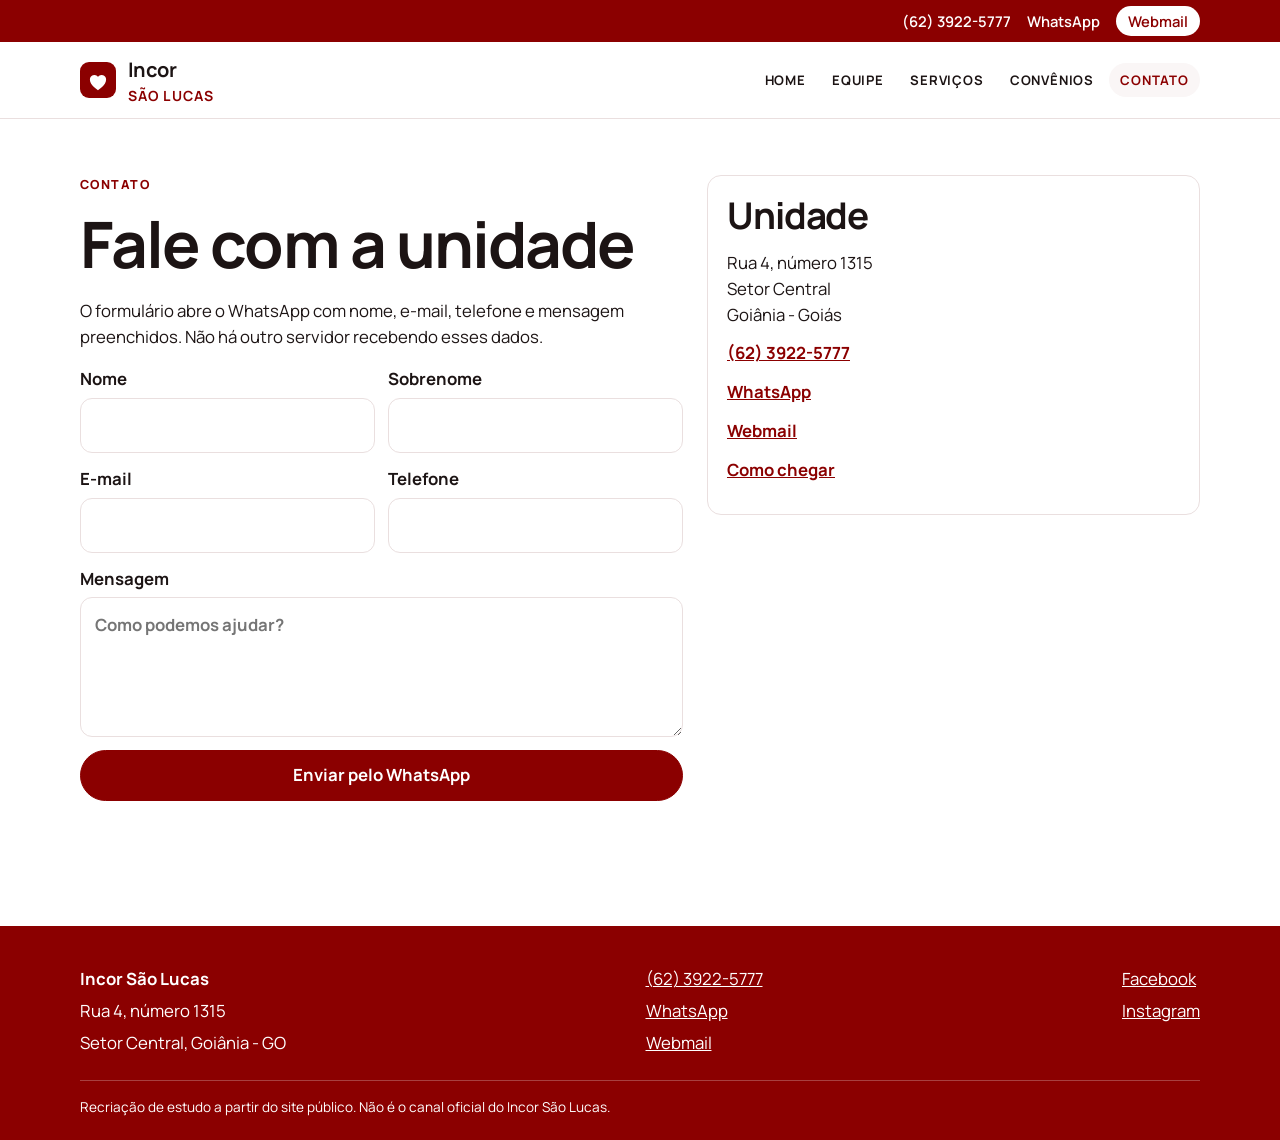
==== site/contato.html @ e75799ec "Recria o site com a identidade do Incor São Lucas Home, equipe, serviços, convênios e contato passam" ====
<!DOCTYPE html>
<html lang="pt-BR">
<head>
  <meta charset="utf-8">
  <meta name="viewport" content="width=device-width, initial-scale=1">
  <title>Contato | Incor São Lucas</title>
  <meta name="description" content="Telefone, WhatsApp, webmail e endereço do Incor São Lucas em Goiânia.">
  <meta name="theme-color" content="#8B0000">
  <link rel="icon" href="favicon.svg" type="image/svg+xml">
  <link rel="preconnect" href="https://fonts.googleapis.com">
  <link rel="preconnect" href="https://fonts.gstatic.com" crossorigin>
  <link href="https://fonts.googleapis.com/css2?family=Manrope:wght@400;600;700;800&display=swap" rel="stylesheet">
  <link rel="stylesheet" href="css/styles.css">
</head>
<body>
  <a class="skip" href="#conteudo">Ir para o conteúdo</a>
  <div class="top">
    <div class="utility">
      <div class="wrap utility__inner">
        <a href="tel:+556239225777">(62) 3922-5777</a>
        <a href="https://wa.me/556239225777" target="_blank" rel="noopener">WhatsApp</a>
        <a class="pill" href="http://webmail.incorsaolucas.com.br/" target="_blank" rel="noopener">Webmail</a>
      </div>
    </div>
    <header class="site-header">
      <div class="wrap header__inner">
        <a class="brand" href="index.html">
          <svg width="36" height="36" viewBox="0 0 32 32" aria-hidden="true"><rect width="32" height="32" rx="8" fill="#8B0000"/><path fill="#fff" d="M16 25s-7.2-4.4-7.2-9.2A4.1 4.1 0 0 1 16 13a4.1 4.1 0 0 1 7.2 2.8C23.2 20.6 16 25 16 25z"/></svg>
          <span><strong>Incor</strong><small>São Lucas</small></span>
        </a>
        <button class="nav-toggle" type="button" aria-expanded="false" aria-controls="menu">Menu</button>
        <nav id="menu" class="menu" aria-label="Principal">
          <a href="index.html">Home</a>
          <a href="equipe.html">Equipe</a>
          <a href="servicos.html">Serviços</a>
          <a href="convenios.html">Convênios</a>
          <a href="contato.html" aria-current="page">Contato</a>
        </nav>
      </div>
    </header>
  </div>
  <main id="conteudo" class="section">
    <div class="wrap contact-grid">
      <div>
        <p class="kicker">Contato</p>
        <h1>Fale com a unidade</h1>
        <p>O formulário abre o WhatsApp com nome, e-mail, telefone e mensagem preenchidos. Não há outro servidor recebendo esses dados.</p>
        <form id="contato-form" class="form">
          <div class="form__row">
            <label>Nome <input name="nome" required autocomplete="given-name"></label>
            <label>Sobrenome <input name="sobrenome" required autocomplete="family-name"></label>
          </div>
          <div class="form__row">
            <label>E-mail <input name="email" type="email" required autocomplete="email"></label>
            <label>Telefone <input name="telefone" type="tel" required autocomplete="tel"></label>
          </div>
          <label>Mensagem <textarea name="mensagem" required placeholder="Como podemos ajudar?"></textarea></label>
          <button class="button" type="submit">Enviar pelo WhatsApp</button>
          <p id="form-status" role="status"></p>
        </form>
      </div>
      <aside class="panel" id="unidade">
        <h2>Unidade</h2>
        <p>Rua 4, número 1315<br>Setor Central<br>Goiânia - Goiás</p>
        <p><a href="tel:+556239225777">(62) 3922-5777</a></p>
        <p><a href="https://wa.me/556239225777" target="_blank" rel="noopener">WhatsApp</a></p>
        <p><a href="http://webmail.incorsaolucas.com.br/" target="_blank" rel="noopener">Webmail</a></p>
        <p><a href="https://www.google.com/maps/search/?api=1&amp;query=Rua%204%2C%201315%2C%20Setor%20Central%2C%20Goi%C3%A2nia" target="_blank" rel="noopener">Como chegar</a></p>
      </aside>
    </div>
  </main>
  <footer class="site-footer">
    <div class="wrap footer__grid">
      <div>
        <strong>Incor São Lucas</strong>
        <span>Rua 4, número 1315</span>
        <span>Setor Central, Goiânia - GO</span>
      </div>
      <div>
        <a href="tel:+556239225777">(62) 3922-5777</a>
        <a href="https://wa.me/556239225777" target="_blank" rel="noopener">WhatsApp</a>
        <a href="http://webmail.incorsaolucas.com.br/" target="_blank" rel="noopener">Webmail</a>
      </div>
      <div>
        <a href="http://www.facebook.com/incorsl" target="_blank" rel="noopener">Facebook</a>
        <a href="https://instagram.com/incorsaolucas" target="_blank" rel="noopener">Instagram</a>
      </div>
    </div>
    <p class="legal">Recriação de estudo a partir do site público. Não é o canal oficial do Incor São Lucas.</p>
  </footer>
  <script src="js/site.js"></script>
</body>
</html>
---- site/css/styles.css ----
:root {
  --brand: #8b0000;
  --brand-dark: #5e0000;
  --ink: #1c1414;
  --muted: #5e5656;
  --line: #eadfdf;
  --soft: #faf6f6;
  --white: #fff;
  --shadow: 0 16px 40px rgba(28, 20, 20, 0.08);
  --radius: 14px;
  --wrap: 1120px;
  --font: "Manrope", "Segoe UI", sans-serif;
}

* { box-sizing: border-box; }
[hidden] { display: none !important; }

html { scroll-behavior: smooth; }

body {
  margin: 0;
  color: var(--ink);
  background: var(--white);
  font-family: var(--font);
  font-size: 1.05rem;
  line-height: 1.55;
}

a { color: inherit; }
img { max-width: 100%; }

.skip {
  position: absolute;
  left: 1rem;
  top: -4rem;
  background: var(--brand);
  color: var(--white);
  padding: 0.6rem 0.9rem;
  z-index: 40;
}
.skip:focus { top: 0.6rem; }

.wrap {
  width: min(var(--wrap), calc(100% - 2rem));
  margin-inline: auto;
}

.top {
  position: sticky;
  top: 0;
  z-index: 20;
  background: var(--white);
  border-bottom: 1px solid var(--line);
}

.utility {
  background: var(--brand);
  color: var(--white);
}

.utility__inner,
.header__inner,
.footer__grid {
  display: flex;
  align-items: center;
  gap: 1rem;
}

.utility__inner {
  min-height: 42px;
  justify-content: flex-end;
  font-size: 0.92rem;
  font-weight: 600;
}

.utility a { color: var(--white); text-decoration: none; }
.utility a:hover { text-decoration: underline; }

.pill {
  display: inline-flex;
  align-items: center;
  border-radius: 999px;
  background: var(--white);
  color: var(--brand) !important;
  padding: 0.2rem 0.75rem;
  text-decoration: none !important;
}

.header__inner { min-height: 76px; justify-content: space-between; }

.brand {
  display: flex;
  align-items: center;
  gap: 0.75rem;
  text-decoration: none;
}

.brand svg { display: block; }
.brand strong { display: block; font-size: 1.25rem; letter-spacing: -0.03em; }
.brand small { display: block; color: var(--brand); font-weight: 700; letter-spacing: 0.08em; text-transform: uppercase; }

.nav-toggle {
  display: none;
  border: 1px solid var(--line);
  background: var(--white);
  border-radius: 999px;
  padding: 0.45rem 0.8rem;
  font: inherit;
  font-weight: 700;
}

.menu {
  display: flex;
  gap: 0.25rem;
}

.menu a {
  text-decoration: none;
  font-size: 0.82rem;
  font-weight: 700;
  letter-spacing: 0.06em;
  text-transform: uppercase;
  padding: 0.45rem 0.7rem;
  border-radius: 999px;
}

.menu a:hover,
.menu a[aria-current="page"] {
  background: var(--soft);
  color: var(--brand);
}

.hero {
  display: grid;
  grid-template-columns: 1.2fr 0.8fr;
  gap: 2rem;
  padding: 4.5rem 0 3rem;
  align-items: end;
}

.kicker {
  margin: 0 0 0.8rem;
  color: var(--brand);
  font-weight: 800;
  letter-spacing: 0.12em;
  text-transform: uppercase;
  font-size: 0.78rem;
}

h1, h2, h3 { line-height: 1.15; letter-spacing: -0.03em; }
h1 { margin: 0; font-size: clamp(2.4rem, 5vw, 4.4rem); }
h2 { margin: 0 0 0.8rem; font-size: clamp(1.7rem, 3vw, 2.3rem); }

.lede { font-size: 1.2rem; max-width: 38rem; color: var(--muted); }

.actions { display: flex; flex-wrap: wrap; gap: 0.75rem; margin-top: 1.5rem; }

.button {
  display: inline-flex;
  align-items: center;
  justify-content: center;
  min-height: 48px;
  padding: 0.7rem 1.1rem;
  border-radius: 999px;
  border: 1px solid var(--brand);
  background: var(--brand);
  color: var(--white);
  text-decoration: none;
  font-weight: 700;
  cursor: pointer;
  font: inherit;
  font-weight: 700;
}

.button:hover { background: var(--brand-dark); }
.button.secondary { background: var(--white); color: var(--brand); }
.button.secondary:hover { background: var(--soft); }

.routes {
  display: grid;
  gap: 0.75rem;
}

.route {
  display: grid;
  gap: 0.15rem;
  padding: 1rem 1.1rem;
  border: 1px solid var(--line);
  border-radius: var(--radius);
  text-decoration: none;
  background: var(--soft);
}

.route:hover { border-color: var(--brand); background: var(--white); box-shadow: var(--shadow); }
.route span { color: var(--brand); font-size: 0.78rem; font-weight: 800; letter-spacing: 0.08em; text-transform: uppercase; }
.route strong { font-size: 1.15rem; }

.section { padding: 3.5rem 0; }
.section.alt { background: var(--soft); }
.section__head { max-width: 40rem; margin-bottom: 1.5rem; }
.section__head p { color: var(--muted); }

.cards, .people, .plans {
  display: grid;
  gap: 0.9rem;
}

.cards { grid-template-columns: repeat(3, 1fr); }
.people { grid-template-columns: repeat(2, 1fr); }
.plans { grid-template-columns: repeat(3, 1fr); }

.card, .person, .plan, .quote, .panel {
  border: 1px solid var(--line);
  border-radius: var(--radius);
  background: var(--white);
  padding: 1.15rem 1.2rem;
}

.card { text-decoration: none; display: block; }
.card:hover, .person:hover { border-color: var(--brand); }
.card h3, .person h2, .service h2 { margin: 0 0 0.35rem; font-size: 1.2rem; }
.card p, .person p, .service li { color: var(--muted); }

.rule {
  width: 3rem;
  height: 4px;
  background: var(--brand);
  border: 0;
  margin: 0 0 1rem;
}

.search {
  display: flex;
  gap: 0.75rem;
  align-items: center;
  margin: 0 0 1rem;
}

.search input { flex: 1; }
.search input, .form input, .form textarea {
  width: 100%;
  border: 1px solid var(--line);
  border-radius: 12px;
  padding: 0.85rem 0.9rem;
  font: inherit;
  color: var(--ink);
  background: var(--white);
}

.search input:focus, .form input:focus, .form textarea:focus {
  outline: 3px solid rgba(139, 0, 0, 0.25);
  border-color: var(--brand);
}

.crm { margin: 0; font-weight: 800; color: var(--brand) !important; }
.person ul { margin: 0.7rem 0 0; padding-left: 1.1rem; }

.service { scroll-margin-top: 8rem; padding: 1.4rem 0; border-top: 1px solid var(--line); }
.service ul { margin: 0.4rem 0 0; padding-left: 1.1rem; }

.quote {
  background: var(--brand);
  color: var(--white);
  font-size: 1.35rem;
  line-height: 1.35;
}
.quote p { margin: 0; }

.form { display: grid; gap: 0.8rem; }
.form__row { display: grid; grid-template-columns: 1fr 1fr; gap: 0.8rem; }
.form label { display: grid; gap: 0.35rem; font-weight: 700; }
.form textarea { min-height: 140px; resize: vertical; }
#form-status { min-height: 1.4em; color: var(--brand); font-weight: 700; }

.contact-grid, .split {
  display: grid;
  grid-template-columns: 1.1fr 0.9fr;
  gap: 1.5rem;
  align-items: start;
}

.panel a { color: var(--brand); font-weight: 700; }
.panel p { margin: 0 0 0.8rem; }

.site-footer {
  background: var(--brand);
  color: var(--white);
  padding: 2.5rem 0 1.4rem;
}

.site-footer a { color: var(--white); }
.footer__grid { align-items: flex-start; justify-content: space-between; }
.footer__grid div { display: grid; gap: 0.35rem; }
.legal {
  width: min(var(--wrap), calc(100% - 2rem));
  margin: 1.5rem auto 0;
  padding-top: 1rem;
  border-top: 1px solid rgba(255, 255, 255, 0.25);
  font-size: 0.85rem;
}

.empty { color: var(--muted); }

@media (max-width: 900px) {
  .hero, .cards, .contact-grid, .split { grid-template-columns: 1fr; }
  .people, .plans { grid-template-columns: 1fr 1fr; }
}

@media (max-width: 720px) {
  .nav-toggle { display: inline-flex; }
  .menu {
    display: none;
    position: absolute;
    left: 0;
    right: 0;
    top: 100%;
    background: var(--white);
    border-bottom: 1px solid var(--line);
    padding: 0.6rem 1rem 1rem;
    grid-template-columns: 1fr;
  }
  .menu.is-open { display: grid; }
  .header__inner { position: static; }
  .top { position: sticky; }
  .site-header { position: relative; }
  .people, .plans, .form__row, .footer__grid { grid-template-columns: 1fr; }
  .utility__inner { justify-content: space-between; }
}
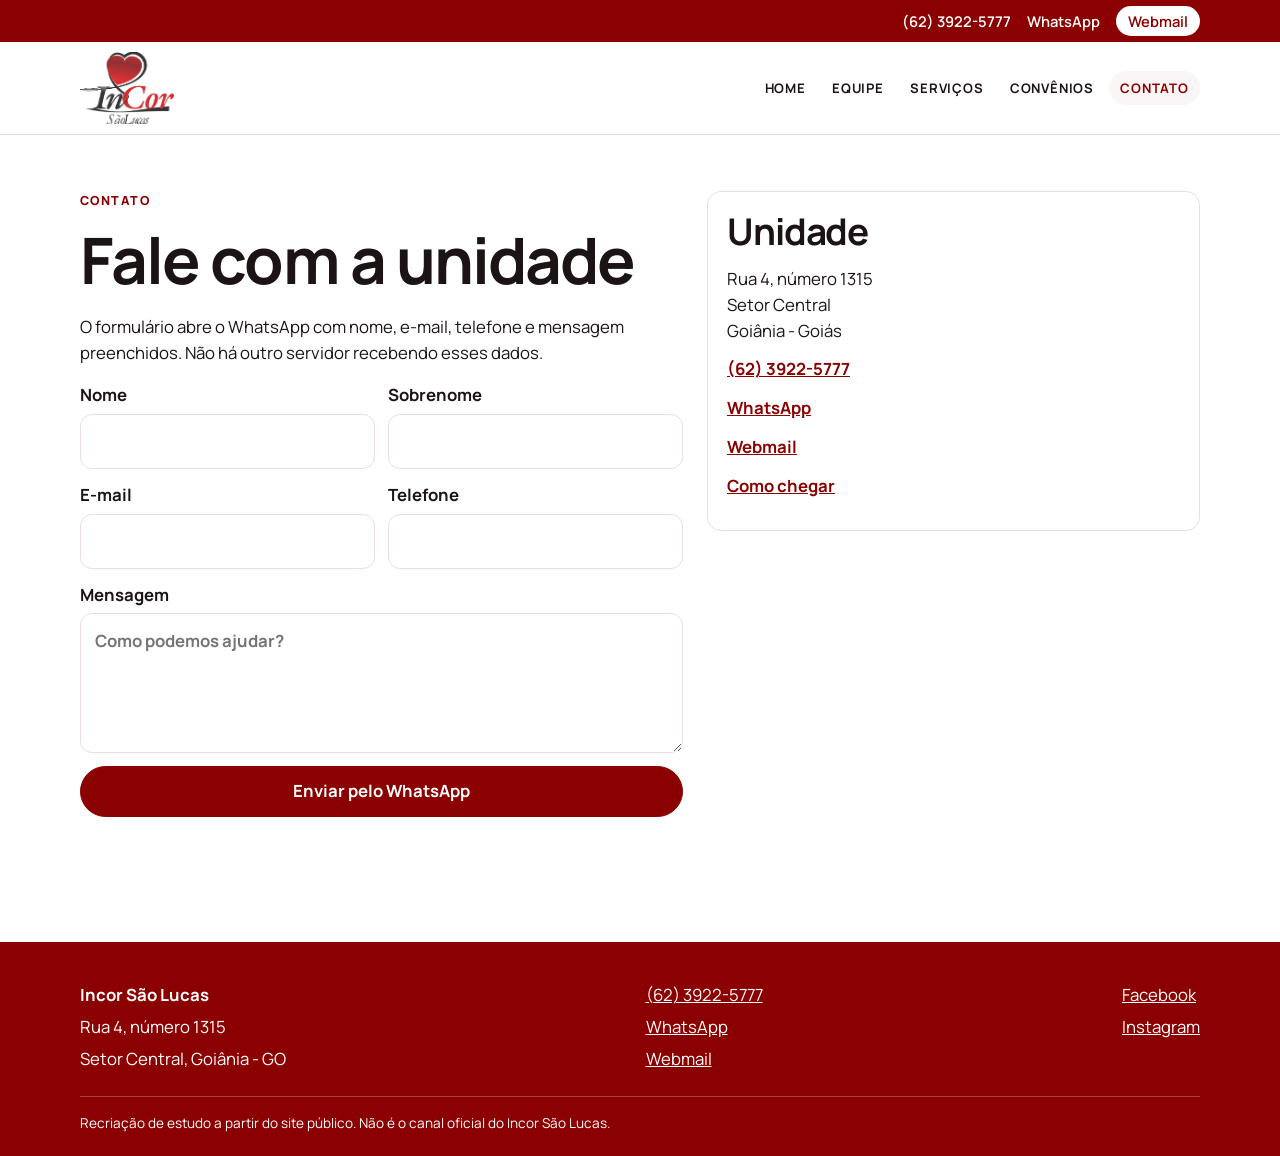
==== commit 65d48540: "Usa a logo do Incor São Lucas no cabeçalho O desenho enviado substitui a marca geométrica nas página" ====
--- a/site/contato.html
+++ b/site/contato.html
@@ -6,7 +6,7 @@
   <title>Contato | Incor São Lucas</title>
   <meta name="description" content="Telefone, WhatsApp, webmail e endereço do Incor São Lucas em Goiânia.">
   <meta name="theme-color" content="#8B0000">
-  <link rel="icon" href="favicon.svg" type="image/svg+xml">
+  <link rel="icon" href="img/favicon.png" type="image/svg+xml">
   <link rel="preconnect" href="https://fonts.googleapis.com">
   <link rel="preconnect" href="https://fonts.gstatic.com" crossorigin>
   <link href="https://fonts.googleapis.com/css2?family=Manrope:wght@400;600;700;800&display=swap" rel="stylesheet">
@@ -25,8 +25,7 @@
     <header class="site-header">
       <div class="wrap header__inner">
         <a class="brand" href="index.html">
-          <svg width="36" height="36" viewBox="0 0 32 32" aria-hidden="true"><rect width="32" height="32" rx="8" fill="#8B0000"/><path fill="#fff" d="M16 25s-7.2-4.4-7.2-9.2A4.1 4.1 0 0 1 16 13a4.1 4.1 0 0 1 7.2 2.8C23.2 20.6 16 25 16 25z"/></svg>
-          <span><strong>Incor</strong><small>São Lucas</small></span>
+          <img src="img/logo.png" alt="Incor São Lucas" width="203" height="155">
         </a>
         <button class="nav-toggle" type="button" aria-expanded="false" aria-controls="menu">Menu</button>
         <nav id="menu" class="menu" aria-label="Principal">
--- a/site/css/styles.css
+++ b/site/css/styles.css
@@ -86,18 +86,15 @@
   text-decoration: none !important;
 }
 
-.header__inner { min-height: 76px; justify-content: space-between; }
+.header__inner { min-height: 92px; justify-content: space-between; }
 
 .brand {
   display: flex;
   align-items: center;
-  gap: 0.75rem;
   text-decoration: none;
 }
 
-.brand svg { display: block; }
-.brand strong { display: block; font-size: 1.25rem; letter-spacing: -0.03em; }
-.brand small { display: block; color: var(--brand); font-weight: 700; letter-spacing: 0.08em; text-transform: uppercase; }
+.brand img { display: block; height: 72px; width: auto; }
 
 .nav-toggle {
   display: none;
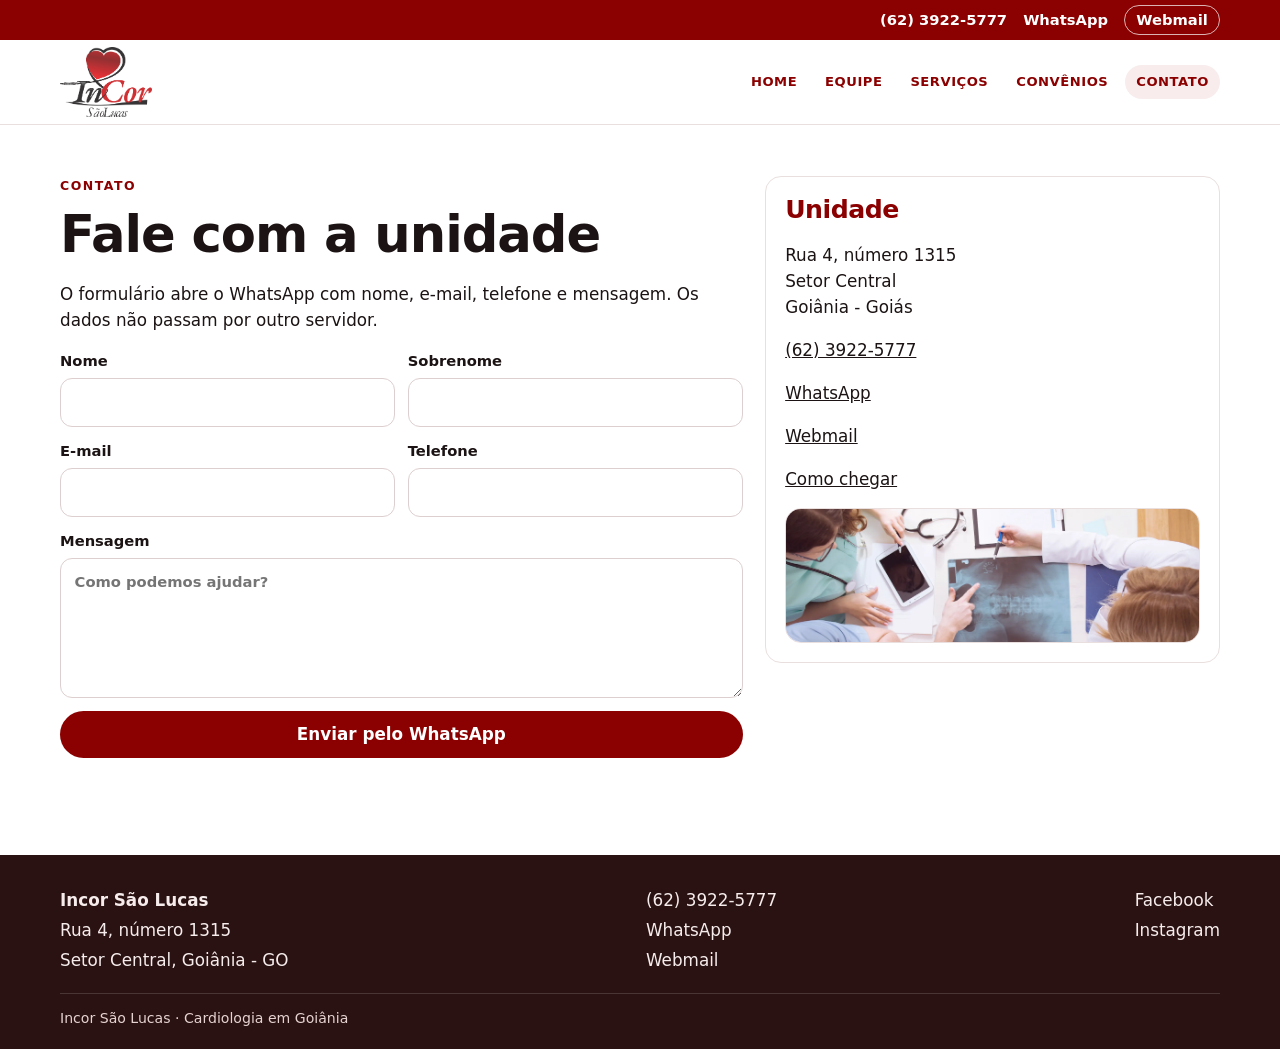
==== commit fec92a40: "Recria o site com carrossel e as imagens do Incor A home passa a usar as fotos publicadas no Wix, em" ====
--- a/site/contato.html
+++ b/site/contato.html
@@ -6,10 +6,7 @@
   <title>Contato | Incor São Lucas</title>
   <meta name="description" content="Telefone, WhatsApp, webmail e endereço do Incor São Lucas em Goiânia.">
   <meta name="theme-color" content="#8B0000">
-  <link rel="icon" href="img/favicon.png" type="image/svg+xml">
-  <link rel="preconnect" href="https://fonts.googleapis.com">
-  <link rel="preconnect" href="https://fonts.gstatic.com" crossorigin>
-  <link href="https://fonts.googleapis.com/css2?family=Manrope:wght@400;600;700;800&display=swap" rel="stylesheet">
+  <link rel="icon" href="img/favicon.png" type="image/png">
   <link rel="stylesheet" href="css/styles.css">
 </head>
 <body>
@@ -25,7 +22,7 @@
     <header class="site-header">
       <div class="wrap header__inner">
         <a class="brand" href="index.html">
-          <img src="img/logo.png" alt="Incor São Lucas" width="203" height="155">
+          <img src="img/logo.png" alt="Incor São Lucas" width="261" height="201">
         </a>
         <button class="nav-toggle" type="button" aria-expanded="false" aria-controls="menu">Menu</button>
         <nav id="menu" class="menu" aria-label="Principal">
@@ -43,7 +40,7 @@
       <div>
         <p class="kicker">Contato</p>
         <h1>Fale com a unidade</h1>
-        <p>O formulário abre o WhatsApp com nome, e-mail, telefone e mensagem preenchidos. Não há outro servidor recebendo esses dados.</p>
+        <p>O formulário abre o WhatsApp com nome, e-mail, telefone e mensagem. Os dados não passam por outro servidor.</p>
         <form id="contato-form" class="form">
           <div class="form__row">
             <label>Nome <input name="nome" required autocomplete="given-name"></label>
@@ -65,6 +62,9 @@
         <p><a href="https://wa.me/556239225777" target="_blank" rel="noopener">WhatsApp</a></p>
         <p><a href="http://webmail.incorsaolucas.com.br/" target="_blank" rel="noopener">Webmail</a></p>
         <p><a href="https://www.google.com/maps/search/?api=1&amp;query=Rua%204%2C%201315%2C%20Setor%20Central%2C%20Goi%C3%A2nia" target="_blank" rel="noopener">Como chegar</a></p>
+        <figure class="media" style="margin-top:1rem">
+          <img src="img/slide-diagnostico.webp" alt="Mesa clínica com exame de imagem, estetoscópio e prontuário." width="1800" height="578" loading="lazy">
+        </figure>
       </aside>
     </div>
   </main>
@@ -85,7 +85,7 @@
         <a href="https://instagram.com/incorsaolucas" target="_blank" rel="noopener">Instagram</a>
       </div>
     </div>
-    <p class="legal">Recriação de estudo a partir do site público. Não é o canal oficial do Incor São Lucas.</p>
+    <p class="legal">Incor São Lucas · Cardiologia em Goiânia</p>
   </footer>
   <script src="js/site.js"></script>
 </body>
--- a/site/css/styles.css
+++ b/site/css/styles.css
@@ -1,15 +1,15 @@
 :root {
   --brand: #8b0000;
-  --brand-dark: #5e0000;
+  --brand-dark: #5c0000;
   --ink: #1c1414;
-  --muted: #5e5656;
+  --muted: #5c5454;
   --line: #eadfdf;
-  --soft: #faf6f6;
+  --soft: #f7f3f2;
   --white: #fff;
-  --shadow: 0 16px 40px rgba(28, 20, 20, 0.08);
-  --radius: 14px;
-  --wrap: 1120px;
-  --font: "Manrope", "Segoe UI", sans-serif;
+  --shadow: 0 18px 50px rgba(28, 20, 20, 0.1);
+  --radius: 20px;
+  --wrap: 1160px;
+  --font: "Segoe UI", system-ui, -apple-system, "Helvetica Neue", Arial, sans-serif;
 }
 
 * { box-sizing: border-box; }
@@ -26,8 +26,9 @@
   line-height: 1.55;
 }
 
+img { max-width: 100%; height: auto; }
 a { color: inherit; }
-img { max-width: 100%; }
+button, input, textarea { font: inherit; }
 
 .skip {
   position: absolute;
@@ -49,14 +50,12 @@
   position: sticky;
   top: 0;
   z-index: 20;
-  background: var(--white);
+  background: rgba(255, 255, 255, 0.94);
+  backdrop-filter: blur(10px);
   border-bottom: 1px solid var(--line);
 }
 
-.utility {
-  background: var(--brand);
-  color: var(--white);
-}
+.utility { background: var(--brand); color: var(--white); }
 
 .utility__inner,
 .header__inner,
@@ -67,7 +66,7 @@
 }
 
 .utility__inner {
-  min-height: 42px;
+  min-height: 40px;
   justify-content: flex-end;
   font-size: 0.92rem;
   font-weight: 600;
@@ -79,64 +78,51 @@
 .pill {
   display: inline-flex;
   align-items: center;
-  border-radius: 999px;
-  background: var(--white);
-  color: var(--brand) !important;
-  padding: 0.2rem 0.75rem;
-  text-decoration: none !important;
-}
-
-.header__inner { min-height: 92px; justify-content: space-between; }
-
-.brand {
-  display: flex;
-  align-items: center;
+  border: 1px solid rgba(255, 255, 255, 0.7);
+  border-radius: 999px;
+  padding: 0.15rem 0.7rem;
+}
+.pill:hover { text-decoration: none; background: rgba(255, 255, 255, 0.12); }
+
+.header__inner { min-height: 84px; justify-content: space-between; }
+
+.brand { display: flex; align-items: center; }
+.brand img { width: 92px; height: auto; }
+
+.menu { display: flex; gap: 0.35rem; }
+.menu a {
+  color: var(--brand);
   text-decoration: none;
-}
-
-.brand img { display: block; height: 72px; width: auto; }
+  font-weight: 700;
+  letter-spacing: 0.04em;
+  text-transform: uppercase;
+  font-size: 0.82rem;
+  padding: 0.45rem 0.7rem;
+  border-radius: 999px;
+}
+.menu a[aria-current="page"],
+.menu a:hover { background: #f8ecec; }
 
 .nav-toggle {
   display: none;
   border: 1px solid var(--line);
   background: var(--white);
   border-radius: 999px;
-  padding: 0.45rem 0.8rem;
-  font: inherit;
+  padding: 0.45rem 0.85rem;
   font-weight: 700;
-}
-
-.menu {
-  display: flex;
-  gap: 0.25rem;
-}
-
-.menu a {
-  text-decoration: none;
-  font-size: 0.82rem;
-  font-weight: 700;
-  letter-spacing: 0.06em;
-  text-transform: uppercase;
-  padding: 0.45rem 0.7rem;
-  border-radius: 999px;
-}
-
-.menu a:hover,
-.menu a[aria-current="page"] {
-  background: var(--soft);
   color: var(--brand);
 }
 
 .hero {
   display: grid;
-  grid-template-columns: 1.2fr 0.8fr;
-  gap: 2rem;
-  padding: 4.5rem 0 3rem;
-  align-items: end;
+  grid-template-columns: minmax(260px, 0.85fr) 1.25fr;
+  gap: 2.5rem;
+  align-items: center;
+  padding: 2.5rem 0 1.5rem;
 }
 
 .kicker {
-  margin: 0 0 0.8rem;
+  margin: 0 0 0.6rem;
   color: var(--brand);
   font-weight: 800;
   letter-spacing: 0.12em;
@@ -144,182 +130,265 @@
   font-size: 0.78rem;
 }
 
-h1, h2, h3 { line-height: 1.15; letter-spacing: -0.03em; }
-h1 { margin: 0; font-size: clamp(2.4rem, 5vw, 4.4rem); }
-h2 { margin: 0 0 0.8rem; font-size: clamp(1.7rem, 3vw, 2.3rem); }
-
-.lede { font-size: 1.2rem; max-width: 38rem; color: var(--muted); }
-
-.actions { display: flex; flex-wrap: wrap; gap: 0.75rem; margin-top: 1.5rem; }
+h1, h2, h3 { line-height: 1.15; letter-spacing: -0.02em; }
+h1 { margin: 0 0 0.8rem; font-size: clamp(2rem, 4vw, 3.3rem); }
+h2 { margin: 0 0 0.5rem; }
+.lede { margin: 0 0 1.3rem; color: var(--muted); font-size: 1.12rem; }
+
+.actions, .carousel__controls { display: flex; flex-wrap: wrap; gap: 0.7rem; align-items: center; }
 
 .button {
   display: inline-flex;
   align-items: center;
   justify-content: center;
-  min-height: 48px;
-  padding: 0.7rem 1.1rem;
-  border-radius: 999px;
-  border: 1px solid var(--brand);
+  min-height: 46px;
+  padding: 0.65rem 1.1rem;
+  border-radius: 999px;
+  border: 0;
   background: var(--brand);
   color: var(--white);
   text-decoration: none;
   font-weight: 700;
   cursor: pointer;
-  font: inherit;
-  font-weight: 700;
-}
-
+}
 .button:hover { background: var(--brand-dark); }
-.button.secondary { background: var(--white); color: var(--brand); }
-.button.secondary:hover { background: var(--soft); }
+.button.secondary { background: transparent; color: var(--brand); box-shadow: inset 0 0 0 1.5px var(--brand); }
+.button.secondary:hover { background: #f8ecec; }
+.button.ghost {
+  background: var(--white);
+  color: var(--ink);
+  box-shadow: inset 0 0 0 1px var(--line);
+}
+
+.carousel {
+  position: relative;
+  background: var(--soft);
+  border-radius: var(--radius);
+  overflow: hidden;
+  aspect-ratio: 16 / 10;
+  box-shadow: var(--shadow);
+}
+
+.carousel__slide {
+  position: absolute;
+  inset: 0;
+  margin: 0;
+  opacity: 0;
+  visibility: hidden;
+}
+.carousel__slide.is-active {
+  opacity: 1;
+  visibility: visible;
+  z-index: 1;
+}
+.carousel__slide img {
+  width: 100%;
+  height: 100%;
+  object-fit: cover;
+  display: block;
+}
+.carousel__slide[data-fit="contain"] { background: var(--white); }
+.carousel__slide[data-fit="contain"] img { object-fit: contain; }
+
+.carousel__ui {
+  position: absolute;
+  z-index: 2;
+  left: 0.8rem;
+  bottom: 0.8rem;
+  display: flex;
+  align-items: center;
+  gap: 0.7rem;
+  width: max-content;
+  padding: 0.3rem 0.75rem 0.3rem 0.3rem;
+  border-radius: 999px;
+  background: #fff;
+  box-shadow: 0 8px 24px rgba(28, 20, 20, 0.16);
+}
+
+.carousel__nav, .dots { display: flex; gap: 0.4rem; align-items: center; }
+
+.icon-btn, .dot {
+  width: 42px;
+  height: 42px;
+  border: 0;
+  border-radius: 999px;
+  background: var(--soft);
+  color: var(--brand);
+  cursor: pointer;
+  font-weight: 800;
+}
+.icon-btn[data-pause] { width: auto; padding: 0 0.85rem; font-size: 0.82rem; }
+.icon-btn:hover, .dot:hover, .dot[aria-current="true"] { background: var(--brand); color: var(--white); }
+.dot { width: 11px; height: 11px; padding: 0; }
+.dot[aria-current="true"] { width: 26px; }
 
 .routes {
   display: grid;
-  gap: 0.75rem;
-}
-
+  grid-template-columns: repeat(4, 1fr);
+  gap: 0.8rem;
+  padding-bottom: 2.4rem;
+}
 .route {
-  display: grid;
-  gap: 0.15rem;
-  padding: 1rem 1.1rem;
-  border: 1px solid var(--line);
-  border-radius: var(--radius);
+  display: flex;
+  flex-direction: column;
+  gap: 0.2rem;
   text-decoration: none;
   background: var(--soft);
-}
-
-.route:hover { border-color: var(--brand); background: var(--white); box-shadow: var(--shadow); }
-.route span { color: var(--brand); font-size: 0.78rem; font-weight: 800; letter-spacing: 0.08em; text-transform: uppercase; }
+  border-radius: 16px;
+  padding: 1rem 1.05rem;
+  min-height: 96px;
+}
+.route span { color: var(--muted); font-size: 0.82rem; font-weight: 700; letter-spacing: 0.06em; text-transform: uppercase; }
 .route strong { font-size: 1.15rem; }
-
-.section { padding: 3.5rem 0; }
+.route:hover { background: #f3e4e4; }
+
+.section { padding: 3.2rem 0; }
 .section.alt { background: var(--soft); }
-.section__head { max-width: 40rem; margin-bottom: 1.5rem; }
+.section__head { max-width: 40rem; margin-bottom: 1.4rem; }
 .section__head p { color: var(--muted); }
-
-.cards, .people, .plans {
+.rule { width: 64px; height: 3px; border: 0; background: var(--brand); margin: 0 0 1rem; }
+
+.cards, .people, .plans, .service-grid {
   display: grid;
   gap: 0.9rem;
 }
-
-.cards { grid-template-columns: repeat(3, 1fr); }
-.people { grid-template-columns: repeat(2, 1fr); }
-.plans { grid-template-columns: repeat(3, 1fr); }
-
-.card, .person, .plan, .quote, .panel {
+.cards, .people { grid-template-columns: repeat(3, 1fr); }
+.plans { grid-template-columns: repeat(4, 1fr); }
+
+.card, .person, .plan, .service {
+  background: var(--white);
   border: 1px solid var(--line);
+  border-radius: 16px;
+  padding: 1.1rem 1.15rem;
+}
+.card { text-decoration: none; display: block; }
+.card:hover, .person:hover { border-color: #e2bcbc; }
+.card h3, .person h2, .service h2 { color: var(--brand); margin-top: 0; }
+.card p, .person p, .service p { color: var(--muted); }
+.crm { margin: 0.15rem 0 0.4rem; font-size: 0.92rem; }
+.person ul, .service ul { margin: 0.4rem 0 0; padding-left: 1.1rem; }
+.person li, .service li { margin: 0.2rem 0; }
+.service + .service { margin-top: 0.9rem; }
+.service-layout aside { position: sticky; top: 108px; }
+
+.plan {
+  margin: 0;
+  font-weight: 700;
+  display: flex;
+  align-items: center;
+  min-height: 64px;
+}
+
+.split, .contact-grid, .service-layout {
+  display: grid;
+  grid-template-columns: 1.2fr 0.8fr;
+  gap: 1.4rem;
+  align-items: start;
+}
+
+.quote {
+  margin: 0;
+  padding: 0.2rem 0 0.2rem 1.1rem;
+  border-left: 3px solid var(--brand);
+  font-size: 1.35rem;
+  line-height: 1.35;
+}
+.panel {
+  background: var(--white);
+  border-radius: 16px;
+  padding: 1.2rem;
+  border: 1px solid var(--line);
+}
+.panel h2 { color: var(--brand); }
+
+.media {
+  margin: 0;
+  background: var(--white);
+  border-radius: 16px;
+  overflow: hidden;
+  border: 1px solid var(--line);
+}
+.media img { width: 100%; display: block; }
+.media figcaption {
+  padding: 0.7rem 0.9rem 0.85rem;
+  color: var(--muted);
+  font-size: 0.92rem;
+}
+.stack { display: grid; gap: 0.9rem; }
+
+.page-hero {
+  padding: 2.2rem 0 0.4rem;
+}
+.banner {
+  margin: 1rem 0 0;
   border-radius: var(--radius);
-  background: var(--white);
-  padding: 1.15rem 1.2rem;
-}
-
-.card { text-decoration: none; display: block; }
-.card:hover, .person:hover { border-color: var(--brand); }
-.card h3, .person h2, .service h2 { margin: 0 0 0.35rem; font-size: 1.2rem; }
-.card p, .person p, .service li { color: var(--muted); }
-
-.rule {
-  width: 3rem;
-  height: 4px;
-  background: var(--brand);
-  border: 0;
-  margin: 0 0 1rem;
-}
-
-.search {
-  display: flex;
-  gap: 0.75rem;
-  align-items: center;
-  margin: 0 0 1rem;
-}
-
-.search input { flex: 1; }
+  overflow: hidden;
+  max-height: 280px;
+}
+.banner img { width: 100%; height: 280px; object-fit: cover; display: block; }
+
+.search { max-width: 28rem; margin: 0.4rem 0 1rem; }
 .search input, .form input, .form textarea {
   width: 100%;
-  border: 1px solid var(--line);
+  border: 1px solid #ddcfcf;
   border-radius: 12px;
-  padding: 0.85rem 0.9rem;
-  font: inherit;
-  color: var(--ink);
-  background: var(--white);
-}
-
-.search input:focus, .form input:focus, .form textarea:focus {
-  outline: 3px solid rgba(139, 0, 0, 0.25);
-  border-color: var(--brand);
-}
-
-.crm { margin: 0; font-weight: 800; color: var(--brand) !important; }
-.person ul { margin: 0.7rem 0 0; padding-left: 1.1rem; }
-
-.service { scroll-margin-top: 8rem; padding: 1.4rem 0; border-top: 1px solid var(--line); }
-.service ul { margin: 0.4rem 0 0; padding-left: 1.1rem; }
-
-.quote {
-  background: var(--brand);
-  color: var(--white);
-  font-size: 1.35rem;
-  line-height: 1.35;
-}
-.quote p { margin: 0; }
-
+  padding: 0.75rem 0.85rem;
+  background: var(--white);
+}
 .form { display: grid; gap: 0.8rem; }
 .form__row { display: grid; grid-template-columns: 1fr 1fr; gap: 0.8rem; }
-.form label { display: grid; gap: 0.35rem; font-weight: 700; }
+.form label { display: grid; gap: 0.35rem; font-weight: 700; font-size: 0.92rem; }
 .form textarea { min-height: 140px; resize: vertical; }
-#form-status { min-height: 1.4em; color: var(--brand); font-weight: 700; }
-
-.contact-grid, .split {
-  display: grid;
-  grid-template-columns: 1.1fr 0.9fr;
-  gap: 1.5rem;
-  align-items: start;
-}
-
-.panel a { color: var(--brand); font-weight: 700; }
-.panel p { margin: 0 0 0.8rem; }
+.empty { color: var(--brand-dark); font-weight: 700; }
 
 .site-footer {
-  background: var(--brand);
-  color: var(--white);
-  padding: 2.5rem 0 1.4rem;
-}
-
-.site-footer a { color: var(--white); }
+  background: #2a1212;
+  color: #f6ecec;
+  padding: 2rem 0 1.2rem;
+}
 .footer__grid { align-items: flex-start; justify-content: space-between; }
-.footer__grid div { display: grid; gap: 0.35rem; }
+.footer__grid div, .footer__grid a { display: grid; gap: 0.25rem; text-decoration: none; }
+.footer__grid a:hover { text-decoration: underline; }
 .legal {
   width: min(var(--wrap), calc(100% - 2rem));
-  margin: 1.5rem auto 0;
-  padding-top: 1rem;
-  border-top: 1px solid rgba(255, 255, 255, 0.25);
-  font-size: 0.85rem;
-}
-
-.empty { color: var(--muted); }
+  margin: 1.2rem auto 0;
+  padding-top: 0.9rem;
+  border-top: 1px solid rgba(255, 255, 255, 0.15);
+  color: #e7d2d2;
+  font-size: 0.88rem;
+}
 
 @media (max-width: 900px) {
-  .hero, .cards, .contact-grid, .split { grid-template-columns: 1fr; }
-  .people, .plans { grid-template-columns: 1fr 1fr; }
-}
-
-@media (max-width: 720px) {
+  .hero, .split, .contact-grid, .service-layout, .cards, .people, .routes { grid-template-columns: 1fr 1fr; }
+  .hero { grid-template-columns: 1fr; }
+  .plans { grid-template-columns: 1fr 1fr; }
   .nav-toggle { display: inline-flex; }
   .menu {
     display: none;
     position: absolute;
+    top: 100%;
     left: 0;
     right: 0;
-    top: 100%;
     background: var(--white);
     border-bottom: 1px solid var(--line);
-    padding: 0.6rem 1rem 1rem;
-    grid-template-columns: 1fr;
+    padding: 0.6rem;
+    flex-direction: column;
   }
-  .menu.is-open { display: grid; }
+  .menu.is-open { display: flex; }
   .header__inner { position: static; }
   .top { position: sticky; }
   .site-header { position: relative; }
-  .people, .plans, .form__row, .footer__grid { grid-template-columns: 1fr; }
-  .utility__inner { justify-content: space-between; }
-}
+}
+
+@media (max-width: 640px) {
+  .utility__inner { justify-content: space-between; font-size: 0.82rem; }
+  .cards, .people, .routes, .plans, .form__row, .split, .contact-grid, .service-layout, .footer__grid {
+    grid-template-columns: 1fr;
+  }
+  .carousel { aspect-ratio: 4 / 3; }
+}
+
+@media (prefers-reduced-motion: reduce) {
+  html { scroll-behavior: auto; }
+  .carousel__slide { transition: none; }
+}
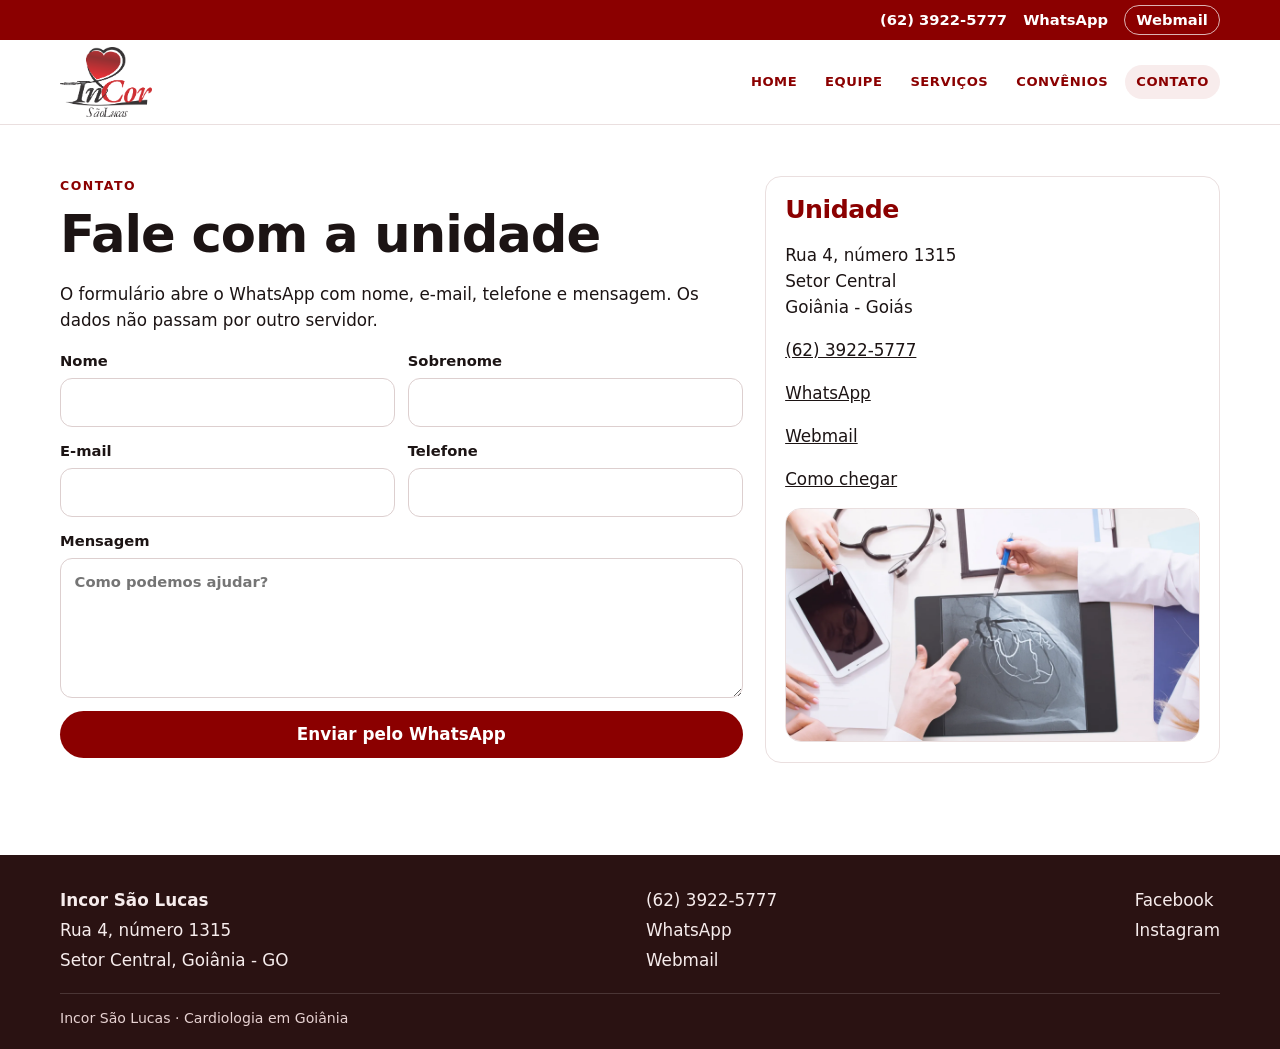
==== commit 75e3e8e1: "Troca a chapa da coluna por uma coronariografia. O slide de diagnóstico e a foto da página de contat" ====
--- a/site/contato.html
+++ b/site/contato.html
@@ -63,7 +63,7 @@
         <p><a href="http://webmail.incorsaolucas.com.br/" target="_blank" rel="noopener">Webmail</a></p>
         <p><a href="https://www.google.com/maps/search/?api=1&amp;query=Rua%204%2C%201315%2C%20Setor%20Central%2C%20Goi%C3%A2nia" target="_blank" rel="noopener">Como chegar</a></p>
         <figure class="media" style="margin-top:1rem">
-          <img src="img/slide-diagnostico.webp" alt="Mesa clínica com exame de imagem, estetoscópio e prontuário." width="1800" height="578" loading="lazy">
+          <img src="img/slide-diagnostico.webp" alt="Mesa clínica com coronariografia, estetoscópio e prontuário." width="1800" height="1012" loading="lazy">
         </figure>
       </aside>
     </div>
